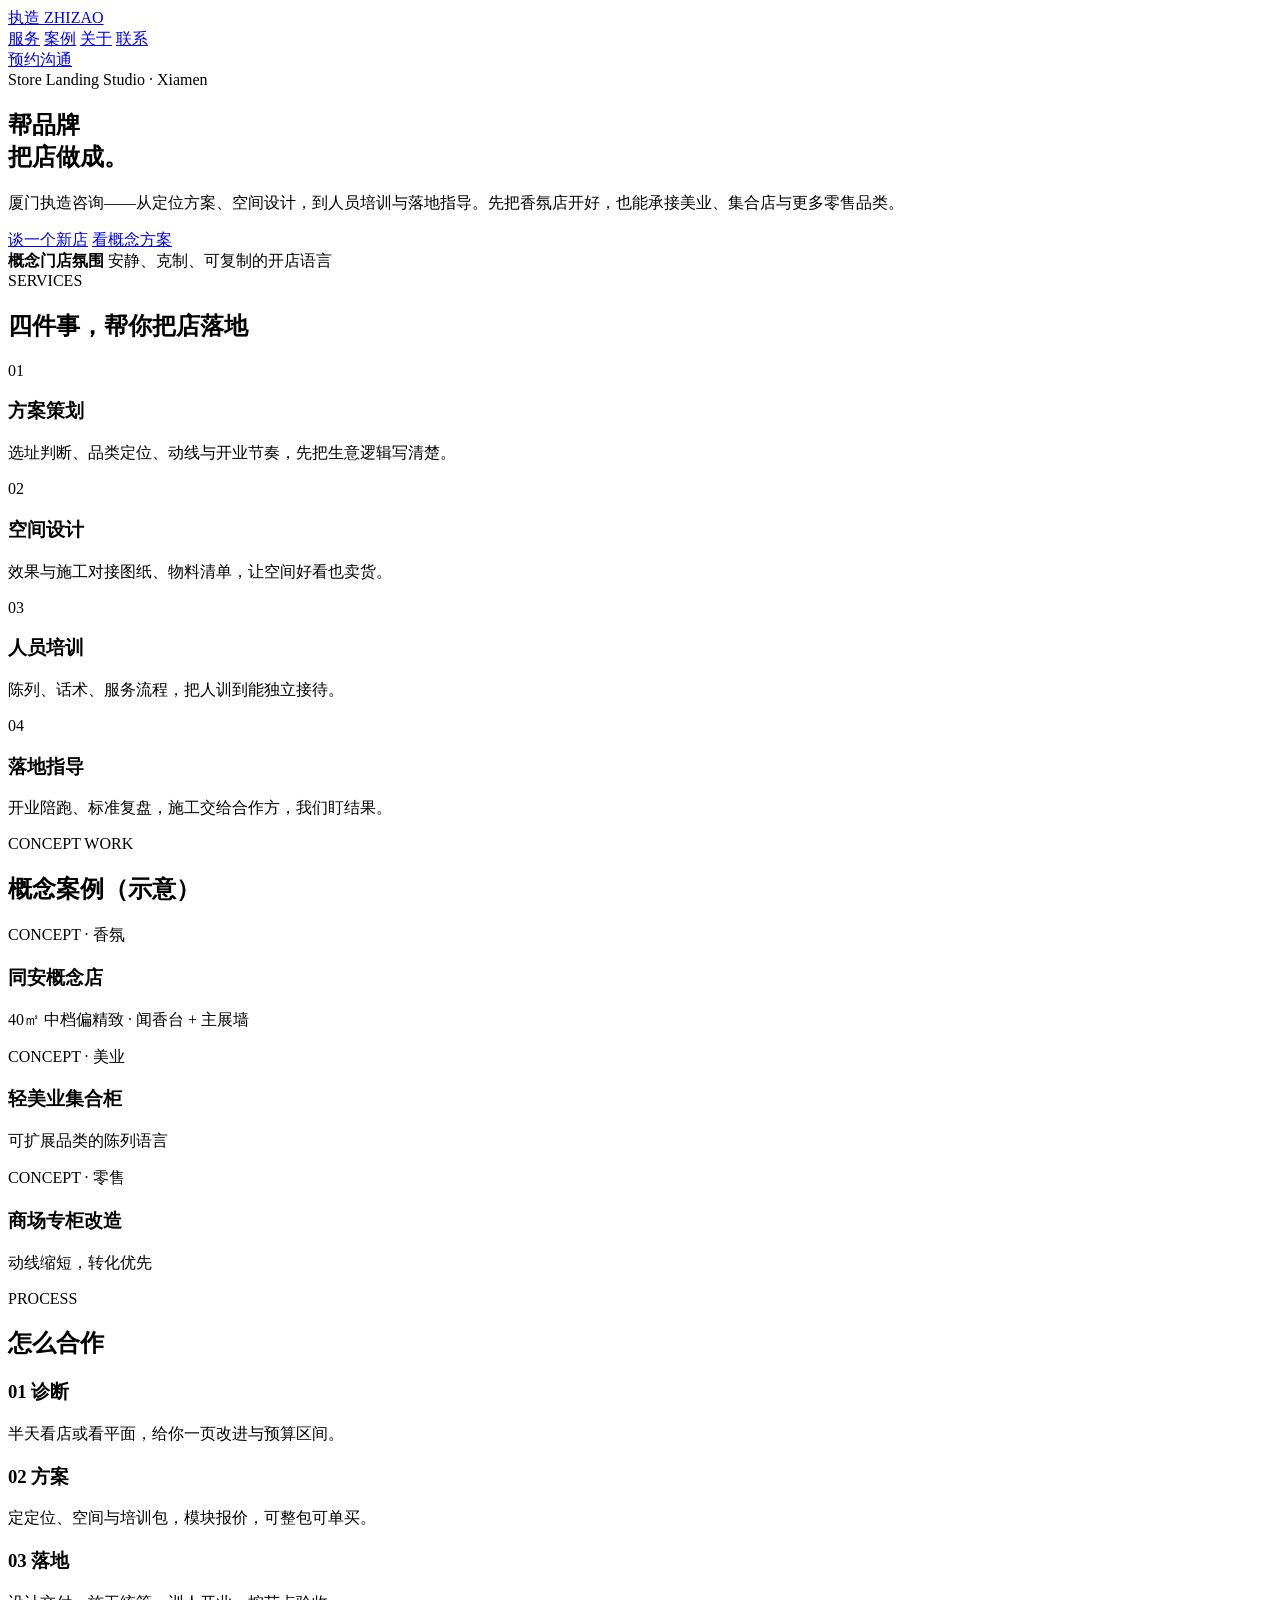
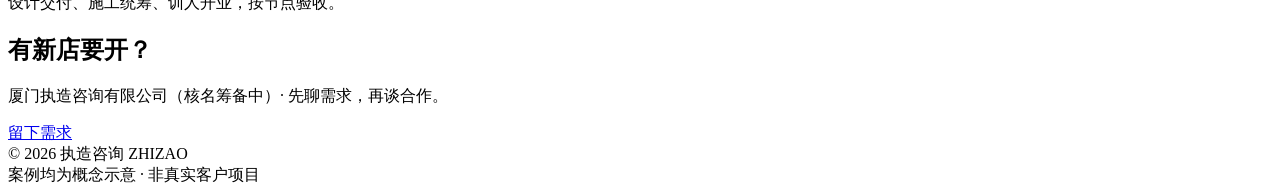
==== index.html @ 9b42f870 "feat: add homepage" ====
<!DOCTYPE html>
<html lang="zh-CN">
<head>
  <meta charset="UTF-8" />
  <meta name="viewport" content="width=device-width, initial-scale=1" />
  <title>执造咨询 · 把门店做成</title>
  <meta name="description" content="厦门执造咨询：门店落地服务——方案策划、空间设计、人员培训、落地指导。面向香氛、美业、集合店等零售品类。" />
  <link rel="stylesheet" href="/css/site.css" />
</head>
<body>
  <div class="wrap">
    <header>
      <a class="logo" href="/">执造 <span>ZHIZAO</span></a>
      <nav>
        <a href="/#services">服务</a>
        <a href="/#cases">案例</a>
        <a href="/about/">关于</a>
        <a href="/contact/">联系</a>
      </nav>
      <a class="btn" href="/contact/">预约沟通</a>
    </header>

    <section class="hero">
      <div>
        <div class="eyebrow">Store Landing Studio · Xiamen</div>
        <h1>帮品牌<br />把店做成。</h1>
        <p class="lead">厦门执造咨询——从定位方案、空间设计，到人员培训与落地指导。先把香氛店开好，也能承接美业、集合店与更多零售品类。</p>
        <div class="hero-actions">
          <a class="btn" href="/contact/">谈一个新店</a>
          <a class="btn ghost" href="#cases">看概念方案</a>
        </div>
      </div>
      <div class="hero-visual">
        <div class="cap">
          <strong>概念门店氛围</strong>
          安静、克制、可复制的开店语言
        </div>
      </div>
    </section>

    <section id="services">
      <div class="section-title">SERVICES</div>
      <h2>四件事，帮你把店落地</h2>
      <div class="services">
        <article class="card">
          <div class="num">01</div>
          <h3>方案策划</h3>
          <p>选址判断、品类定位、动线与开业节奏，先把生意逻辑写清楚。</p>
        </article>
        <article class="card">
          <div class="num">02</div>
          <h3>空间设计</h3>
          <p>效果与施工对接图纸、物料清单，让空间好看也卖货。</p>
        </article>
        <article class="card">
          <div class="num">03</div>
          <h3>人员培训</h3>
          <p>陈列、话术、服务流程，把人训到能独立接待。</p>
        </article>
        <article class="card">
          <div class="num">04</div>
          <h3>落地指导</h3>
          <p>开业陪跑、标准复盘，施工交给合作方，我们盯结果。</p>
        </article>
      </div>
    </section>

    <section id="cases">
      <div class="section-title">CONCEPT WORK</div>
      <h2>概念案例（示意）</h2>
      <div class="cases">
        <article class="case tall" style="--case-bg: linear-gradient(160deg,#b7a08a,#6f5744);">
          <div class="bg"></div>
          <div class="meta">
            <div class="tag">CONCEPT · 香氛</div>
            <h3>同安概念店</h3>
            <p>40㎡ 中档偏精致 · 闻香台 + 主展墙</p>
          </div>
        </article>
        <article class="case" style="--case-bg: linear-gradient(160deg,#cfc3b4,#8a7b6c);">
          <div class="bg"></div>
          <div class="meta">
            <div class="tag">CONCEPT · 美业</div>
            <h3>轻美业集合柜</h3>
            <p>可扩展品类的陈列语言</p>
          </div>
        </article>
        <article class="case" style="--case-bg: linear-gradient(160deg,#d9cfc3,#7d6a58);">
          <div class="bg"></div>
          <div class="meta">
            <div class="tag">CONCEPT · 零售</div>
            <h3>商场专柜改造</h3>
            <p>动线缩短，转化优先</p>
          </div>
        </article>
      </div>
    </section>

    <section id="process">
      <div class="section-title">PROCESS</div>
      <h2>怎么合作</h2>
      <div class="process">
        <div class="step">
          <h3>01 诊断</h3>
          <p>半天看店或看平面，给你一页改进与预算区间。</p>
        </div>
        <div class="step">
          <h3>02 方案</h3>
          <p>定定位、空间与培训包，模块报价，可整包可单买。</p>
        </div>
        <div class="step">
          <h3>03 落地</h3>
          <p>设计交付、施工统筹、训人开业，按节点验收。</p>
        </div>
      </div>
    </section>

    <section id="contact">
      <div class="cta">
        <div>
          <h2>有新店要开？</h2>
          <p>厦门执造咨询有限公司（核名筹备中）· 先聊需求，再谈合作。</p>
        </div>
        <a class="btn" href="/contact/">留下需求</a>
      </div>
    </section>

    <footer>
      <div>© 2026 执造咨询 ZHIZAO</div>
      <div>案例均为概念示意 · 非真实客户项目</div>
    </footer>
  </div>
</body>
</html>
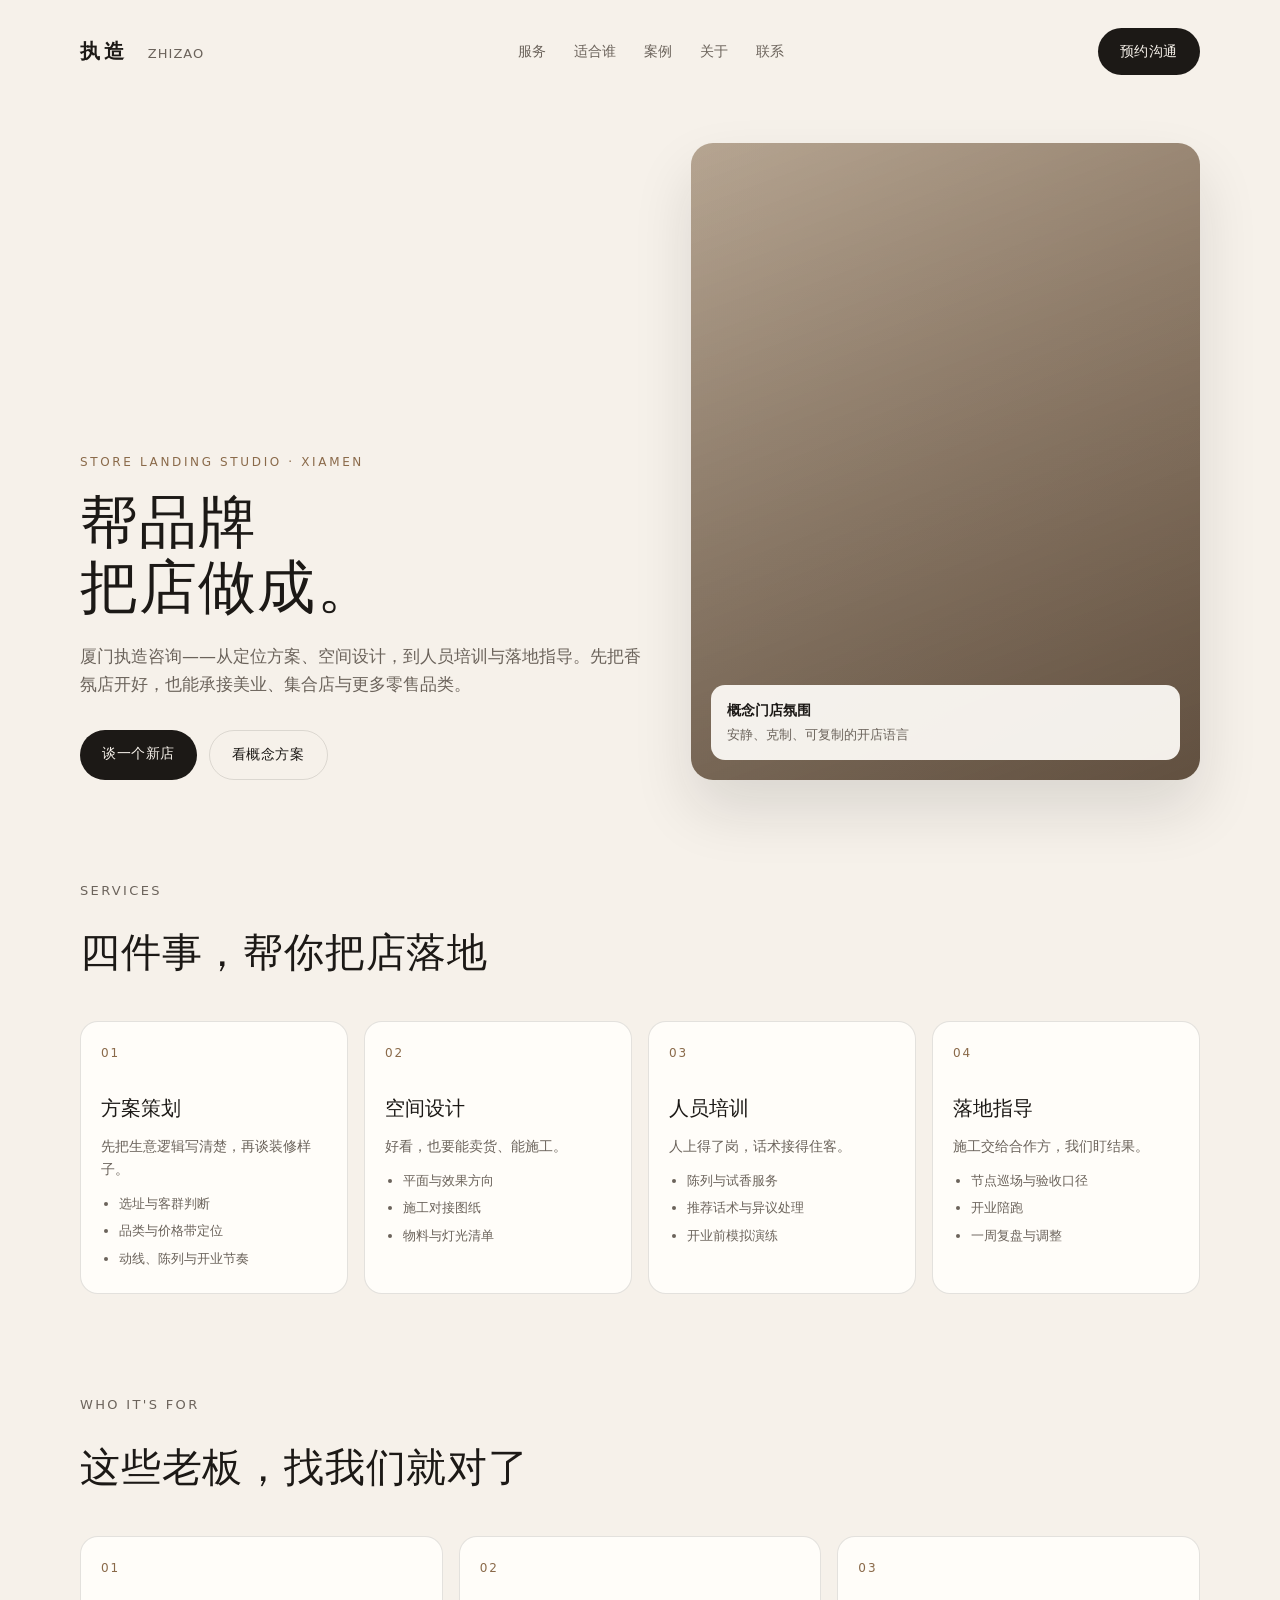
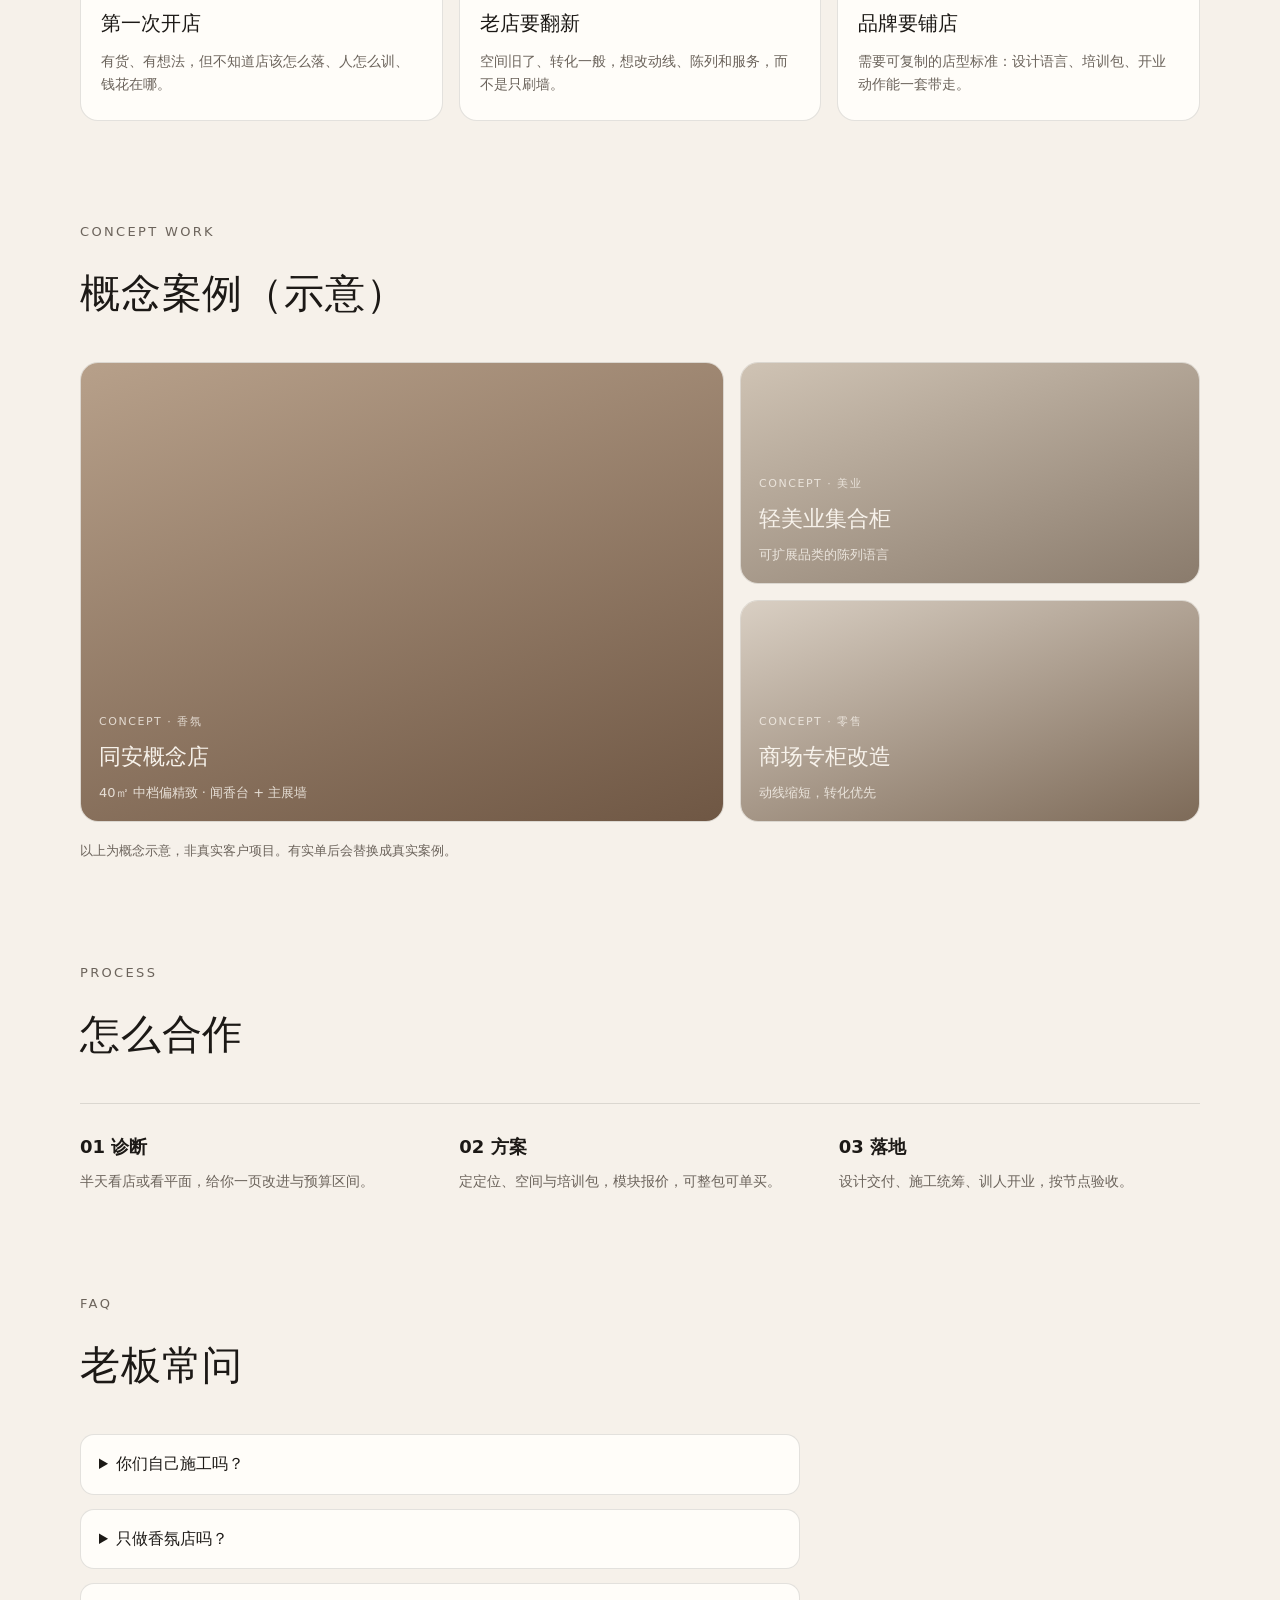
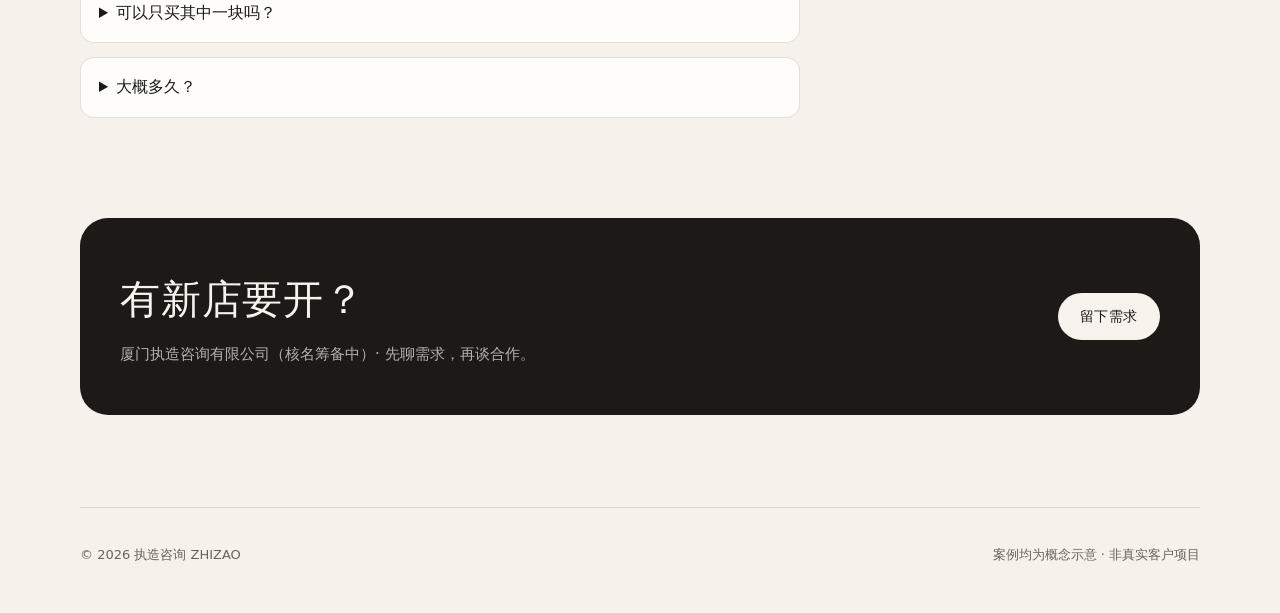
==== commit 4a002186: "Deploy enriched zhizao website (FAQ, audience, services detail)" ====
--- a/index.html
+++ b/index.html
@@ -13,6 +13,7 @@
       <a class="logo" href="/">执造 <span>ZHIZAO</span></a>
       <nav>
         <a href="/#services">服务</a>
+        <a href="/#audience">适合谁</a>
         <a href="/#cases">案例</a>
         <a href="/about/">关于</a>
         <a href="/contact/">联系</a>
@@ -42,25 +43,67 @@
       <div class="section-title">SERVICES</div>
       <h2>四件事，帮你把店落地</h2>
       <div class="services">
+        <article class="card detail">
+          <div class="num">01</div>
+          <h3>方案策划</h3>
+          <p>先把生意逻辑写清楚，再谈装修样子。</p>
+          <ul>
+            <li>选址与客群判断</li>
+            <li>品类与价格带定位</li>
+            <li>动线、陈列与开业节奏</li>
+          </ul>
+        </article>
+        <article class="card detail">
+          <div class="num">02</div>
+          <h3>空间设计</h3>
+          <p>好看，也要能卖货、能施工。</p>
+          <ul>
+            <li>平面与效果方向</li>
+            <li>施工对接图纸</li>
+            <li>物料与灯光清单</li>
+          </ul>
+        </article>
+        <article class="card detail">
+          <div class="num">03</div>
+          <h3>人员培训</h3>
+          <p>人上得了岗，话术接得住客。</p>
+          <ul>
+            <li>陈列与试香服务</li>
+            <li>推荐话术与异议处理</li>
+            <li>开业前模拟演练</li>
+          </ul>
+        </article>
+        <article class="card detail">
+          <div class="num">04</div>
+          <h3>落地指导</h3>
+          <p>施工交给合作方，我们盯结果。</p>
+          <ul>
+            <li>节点巡场与验收口径</li>
+            <li>开业陪跑</li>
+            <li>一周复盘与调整</li>
+          </ul>
+        </article>
+      </div>
+    </section>
+
+    <section id="audience">
+      <div class="section-title">WHO IT'S FOR</div>
+      <h2>这些老板，找我们就对了</h2>
+      <div class="audience">
         <article class="card">
           <div class="num">01</div>
-          <h3>方案策划</h3>
-          <p>选址判断、品类定位、动线与开业节奏，先把生意逻辑写清楚。</p>
+          <h3>第一次开店</h3>
+          <p>有货、有想法，但不知道店该怎么落、人怎么训、钱花在哪。</p>
         </article>
         <article class="card">
           <div class="num">02</div>
-          <h3>空间设计</h3>
-          <p>效果与施工对接图纸、物料清单，让空间好看也卖货。</p>
+          <h3>老店要翻新</h3>
+          <p>空间旧了、转化一般，想改动线、陈列和服务，而不是只刷墙。</p>
         </article>
         <article class="card">
           <div class="num">03</div>
-          <h3>人员培训</h3>
-          <p>陈列、话术、服务流程，把人训到能独立接待。</p>
-        </article>
-        <article class="card">
-          <div class="num">04</div>
-          <h3>落地指导</h3>
-          <p>开业陪跑、标准复盘，施工交给合作方，我们盯结果。</p>
+          <h3>品牌要铺店</h3>
+          <p>需要可复制的店型标准：设计语言、培训包、开业动作能一套带走。</p>
         </article>
       </div>
     </section>
@@ -94,6 +137,7 @@
           </div>
         </article>
       </div>
+      <p class="note" style="margin-top:18px;">以上为概念示意，非真实客户项目。有实单后会替换成真实案例。</p>
     </section>
 
     <section id="process">
@@ -115,6 +159,29 @@
       </div>
     </section>
 
+    <section id="faq">
+      <div class="section-title">FAQ</div>
+      <h2>老板常问</h2>
+      <div class="faq">
+        <details>
+          <summary>你们自己施工吗？</summary>
+          <p>不自己承包施工。设计、标准、验收我们盯；施工交给有资质的合作方，责任边界写进合同。</p>
+        </details>
+        <details>
+          <summary>只做香氛店吗？</summary>
+          <p>起步会先把香氛吃透，但服务模型不锁死品类。美业、集合店、其他零售，只要是把门店做成，都能谈。</p>
+        </details>
+        <details>
+          <summary>可以只买其中一块吗？</summary>
+          <p>可以。策划、设计、培训、落地指导都能单模块合作；整包会更顺，也更好控结果。</p>
+        </details>
+        <details>
+          <summary>大概多久？</summary>
+          <p>看面积和配合度。常见节奏：诊断 3–5 天，方案 1–2 周，培训与开业陪跑另约。具体以报价为准。</p>
+        </details>
+      </div>
+    </section>
+
     <section id="contact">
       <div class="cta">
         <div>
--- a/css/site.css
+++ b/css/site.css
@@ -0,0 +1,150 @@
+:root {
+  --bg: #f6f1ea;
+  --ink: #1c1916;
+  --muted: #6b635b;
+  --line: rgba(28, 25, 22, 0.12);
+  --card: #fffdf9;
+  --accent: #8a6a4a;
+}
+* { box-sizing: border-box; margin: 0; padding: 0; }
+body {
+  font-family: "PingFang SC", "Hiragino Sans GB", "Microsoft YaHei", system-ui, sans-serif;
+  background: var(--bg);
+  color: var(--ink);
+  line-height: 1.65;
+}
+a { color: inherit; text-decoration: none; }
+.wrap { width: min(1120px, calc(100% - 40px)); margin: 0 auto; }
+header {
+  display: flex; justify-content: space-between; align-items: center;
+  padding: 28px 0;
+}
+.logo { font-size: 20px; letter-spacing: 0.18em; font-weight: 600; }
+.logo span { color: var(--muted); font-weight: 400; letter-spacing: 0.08em; font-size: 13px; margin-left: 10px; }
+nav { display: flex; gap: 28px; font-size: 14px; color: var(--muted); }
+nav a:hover { color: var(--ink); }
+.btn {
+  display: inline-block; background: var(--ink); color: #f7f2eb;
+  padding: 12px 22px; border-radius: 999px; font-size: 14px; letter-spacing: 0.04em;
+  border: none; cursor: pointer;
+}
+.btn.ghost { background: transparent; color: var(--ink); border: 1px solid var(--line); }
+.hero {
+  display: grid; grid-template-columns: 1.05fr 0.95fr; gap: 48px;
+  align-items: end; padding: 40px 0 72px;
+}
+.eyebrow {
+  font-size: 12px; letter-spacing: 0.22em; text-transform: uppercase;
+  color: var(--accent); margin-bottom: 18px;
+}
+h1 {
+  font-size: clamp(36px, 5vw, 58px); line-height: 1.12; font-weight: 560;
+  letter-spacing: 0.02em; margin-bottom: 22px;
+}
+.lead { font-size: 17px; color: var(--muted); max-width: 34em; margin-bottom: 32px; }
+.hero-actions { display: flex; gap: 12px; flex-wrap: wrap; }
+.hero-visual {
+  border-radius: 22px; overflow: hidden; aspect-ratio: 4 / 5;
+  background:
+    linear-gradient(160deg, rgba(28,25,22,0.18), rgba(28,25,22,0.45)),
+    linear-gradient(145deg, #d8c4ad, #9a7d62);
+  box-shadow: 0 30px 60px rgba(28, 25, 22, 0.12);
+  position: relative;
+}
+.hero-visual .cap {
+  position: absolute; left: 20px; right: 20px; bottom: 20px;
+  background: rgba(255,253,249,0.92); border-radius: 14px;
+  padding: 14px 16px; font-size: 13px; color: var(--muted);
+}
+.hero-visual .cap strong { display: block; color: var(--ink); font-size: 14px; margin-bottom: 2px; }
+section { padding: 28px 0 72px; }
+.section-title { font-size: 13px; letter-spacing: 0.18em; color: var(--muted); margin-bottom: 18px; }
+h2 {
+  font-size: clamp(28px, 3.4vw, 40px); font-weight: 560; letter-spacing: 0.02em;
+  margin-bottom: 36px; max-width: 16em;
+}
+.services { display: grid; grid-template-columns: repeat(4, 1fr); gap: 16px; }
+.card {
+  background: var(--card); border: 1px solid var(--line); border-radius: 18px;
+  padding: 22px 20px 24px; min-height: 180px;
+}
+.card.detail { min-height: 0; }
+.num { font-size: 12px; color: var(--accent); letter-spacing: 0.16em; margin-bottom: 28px; }
+.card h3 { font-size: 20px; font-weight: 560; margin-bottom: 10px; }
+.card p { font-size: 14px; color: var(--muted); }
+.card ul { margin-top: 12px; padding-left: 18px; color: var(--muted); font-size: 13px; }
+.card li + li { margin-top: 6px; }
+.audience {
+  display: grid; grid-template-columns: repeat(3, 1fr); gap: 16px;
+}
+.cases {
+  display: grid; grid-template-columns: 1.4fr 1fr; grid-template-rows: 1fr 1fr; gap: 16px;
+}
+.case {
+  border-radius: 18px; overflow: hidden; min-height: 220px; position: relative;
+  border: 1px solid var(--line);
+}
+.case.tall { grid-row: span 2; min-height: 460px; }
+.case .bg { position: absolute; inset: 0; background: var(--case-bg); }
+.case .meta { position: absolute; left: 18px; right: 18px; bottom: 18px; color: #f7f2eb; }
+.case .tag { font-size: 11px; letter-spacing: 0.14em; opacity: 0.8; margin-bottom: 8px; }
+.case h3 { font-size: 22px; font-weight: 560; margin-bottom: 6px; }
+.case p { font-size: 13px; opacity: 0.85; }
+.process {
+  display: grid; grid-template-columns: repeat(3, 1fr); gap: 18px;
+  border-top: 1px solid var(--line); padding-top: 28px;
+}
+.step h3 { font-size: 18px; margin-bottom: 8px; }
+.step p { font-size: 14px; color: var(--muted); }
+.faq { display: grid; gap: 14px; max-width: 720px; }
+.faq details {
+  background: var(--card); border: 1px solid var(--line); border-radius: 14px;
+  padding: 16px 18px;
+}
+.faq summary { cursor: pointer; font-weight: 560; }
+.faq p { margin-top: 10px; color: var(--muted); font-size: 14px; }
+.cta {
+  background: var(--ink); color: #f7f2eb; border-radius: 28px; padding: 48px 40px;
+  display: flex; justify-content: space-between; align-items: center; gap: 24px;
+}
+.cta h2 { color: #f7f2eb; margin: 0; max-width: none; }
+.cta p { color: rgba(247,242,235,0.7); margin-top: 10px; font-size: 15px; }
+.cta .btn { background: #f7f2eb; color: var(--ink); }
+.page-hero { padding: 48px 0 24px; }
+.page-hero h1 { margin-bottom: 14px; }
+.prose { max-width: 42em; color: var(--muted); font-size: 16px; }
+.prose p + p { margin-top: 14px; }
+.prose strong { color: var(--ink); font-weight: 560; }
+.prose h2 { font-size: 22px; margin: 32px 0 12px; max-width: none; color: var(--ink); }
+.form {
+  margin-top: 28px; display: grid; gap: 14px; max-width: 520px;
+}
+.form label { font-size: 13px; color: var(--muted); display: grid; gap: 6px; }
+.form input, .form textarea, .form select {
+  width: 100%; padding: 12px 14px; border-radius: 12px;
+  border: 1px solid var(--line); background: var(--card); color: var(--ink);
+  font: inherit;
+}
+.form textarea { min-height: 120px; resize: vertical; }
+.note { font-size: 13px; color: var(--muted); margin-top: 10px; }
+.contact-grid {
+  display: grid; grid-template-columns: 1fr 1fr; gap: 28px; margin-top: 28px; align-items: start;
+}
+.contact-card {
+  background: var(--card); border: 1px solid var(--line); border-radius: 18px; padding: 22px;
+}
+.contact-card h3 { margin-bottom: 8px; }
+.contact-card p { color: var(--muted); font-size: 14px; }
+footer {
+  padding: 36px 0 48px; display: flex; justify-content: space-between; gap: 16px;
+  color: var(--muted); font-size: 13px; border-top: 1px solid var(--line); margin-top: 20px;
+}
+@media (max-width: 900px) {
+  nav { display: none; }
+  .hero, .services, .process, .audience, .contact-grid { grid-template-columns: 1fr; }
+  .cases { grid-template-columns: 1fr; }
+  .case.tall { grid-row: auto; min-height: 300px; }
+  .hero-visual { aspect-ratio: 16 / 11; }
+  .cta { flex-direction: column; align-items: flex-start; padding: 32px 24px; }
+  footer { flex-direction: column; }
+}
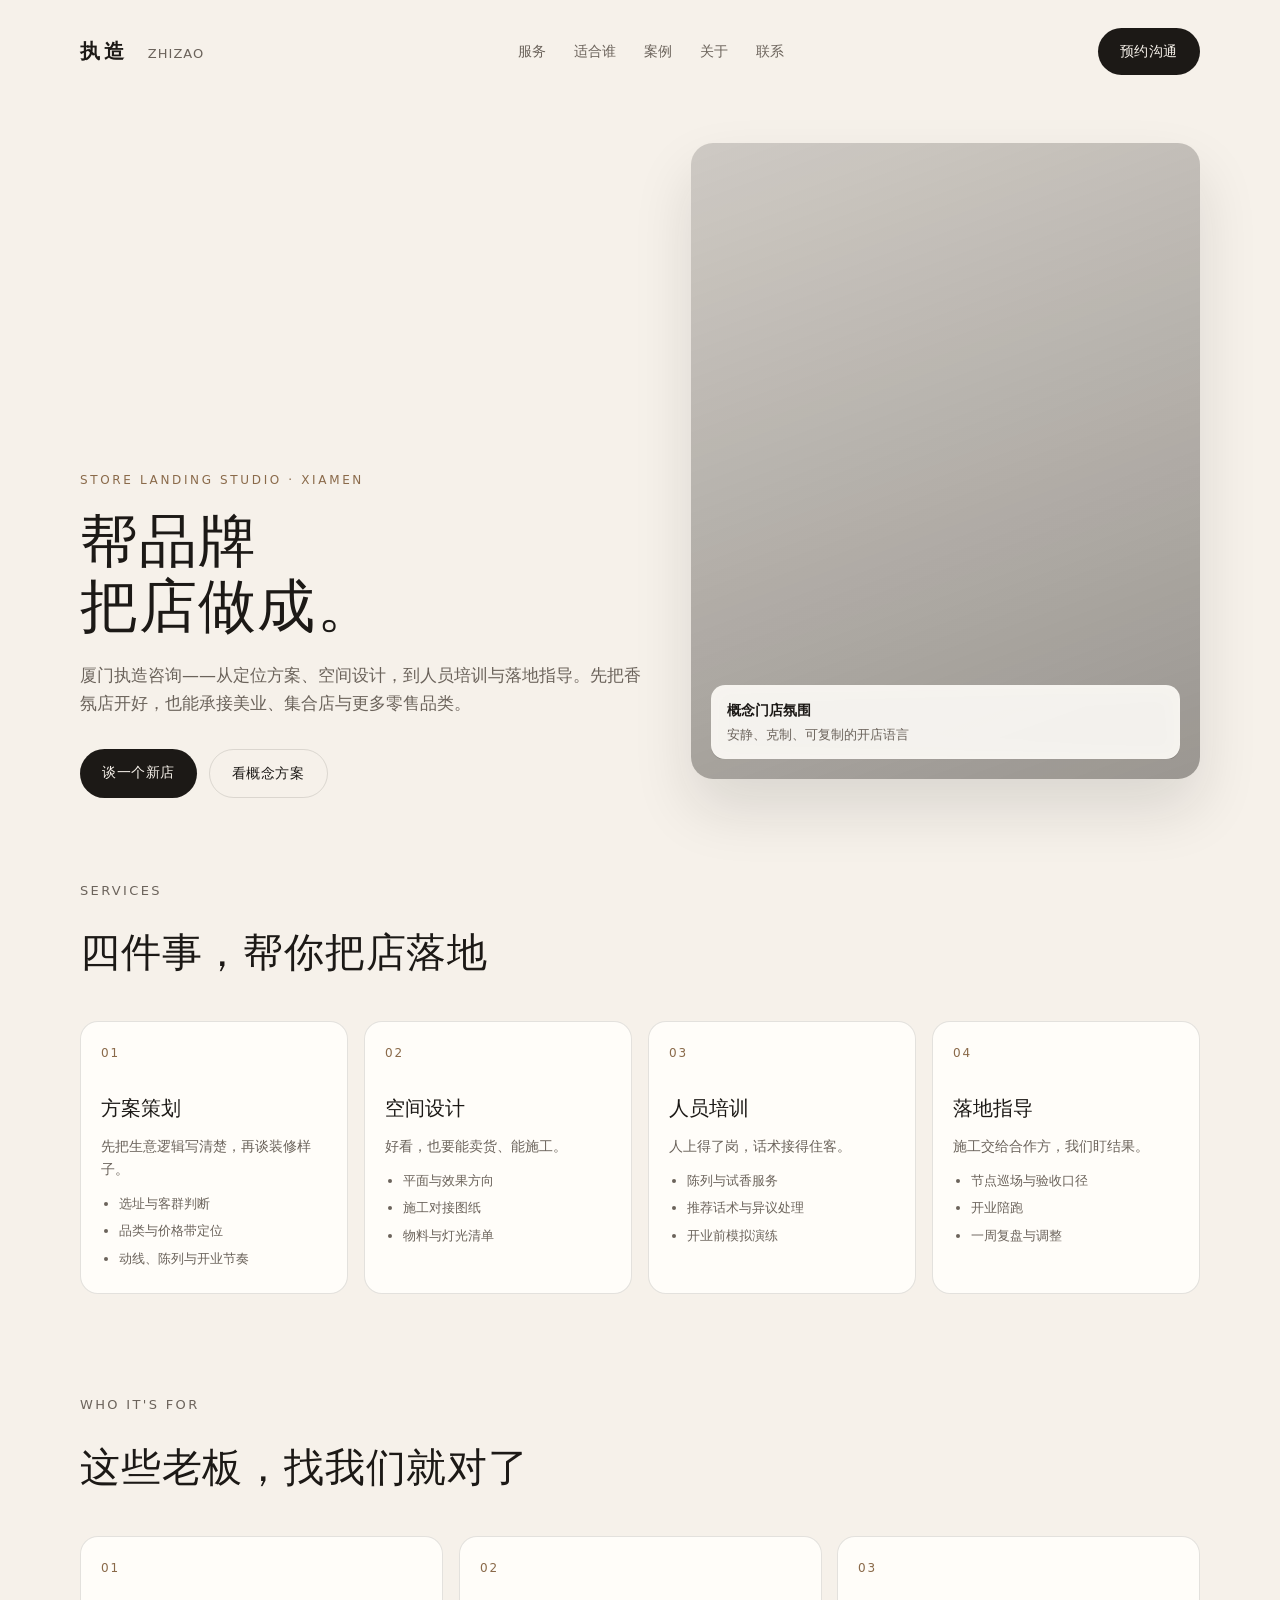
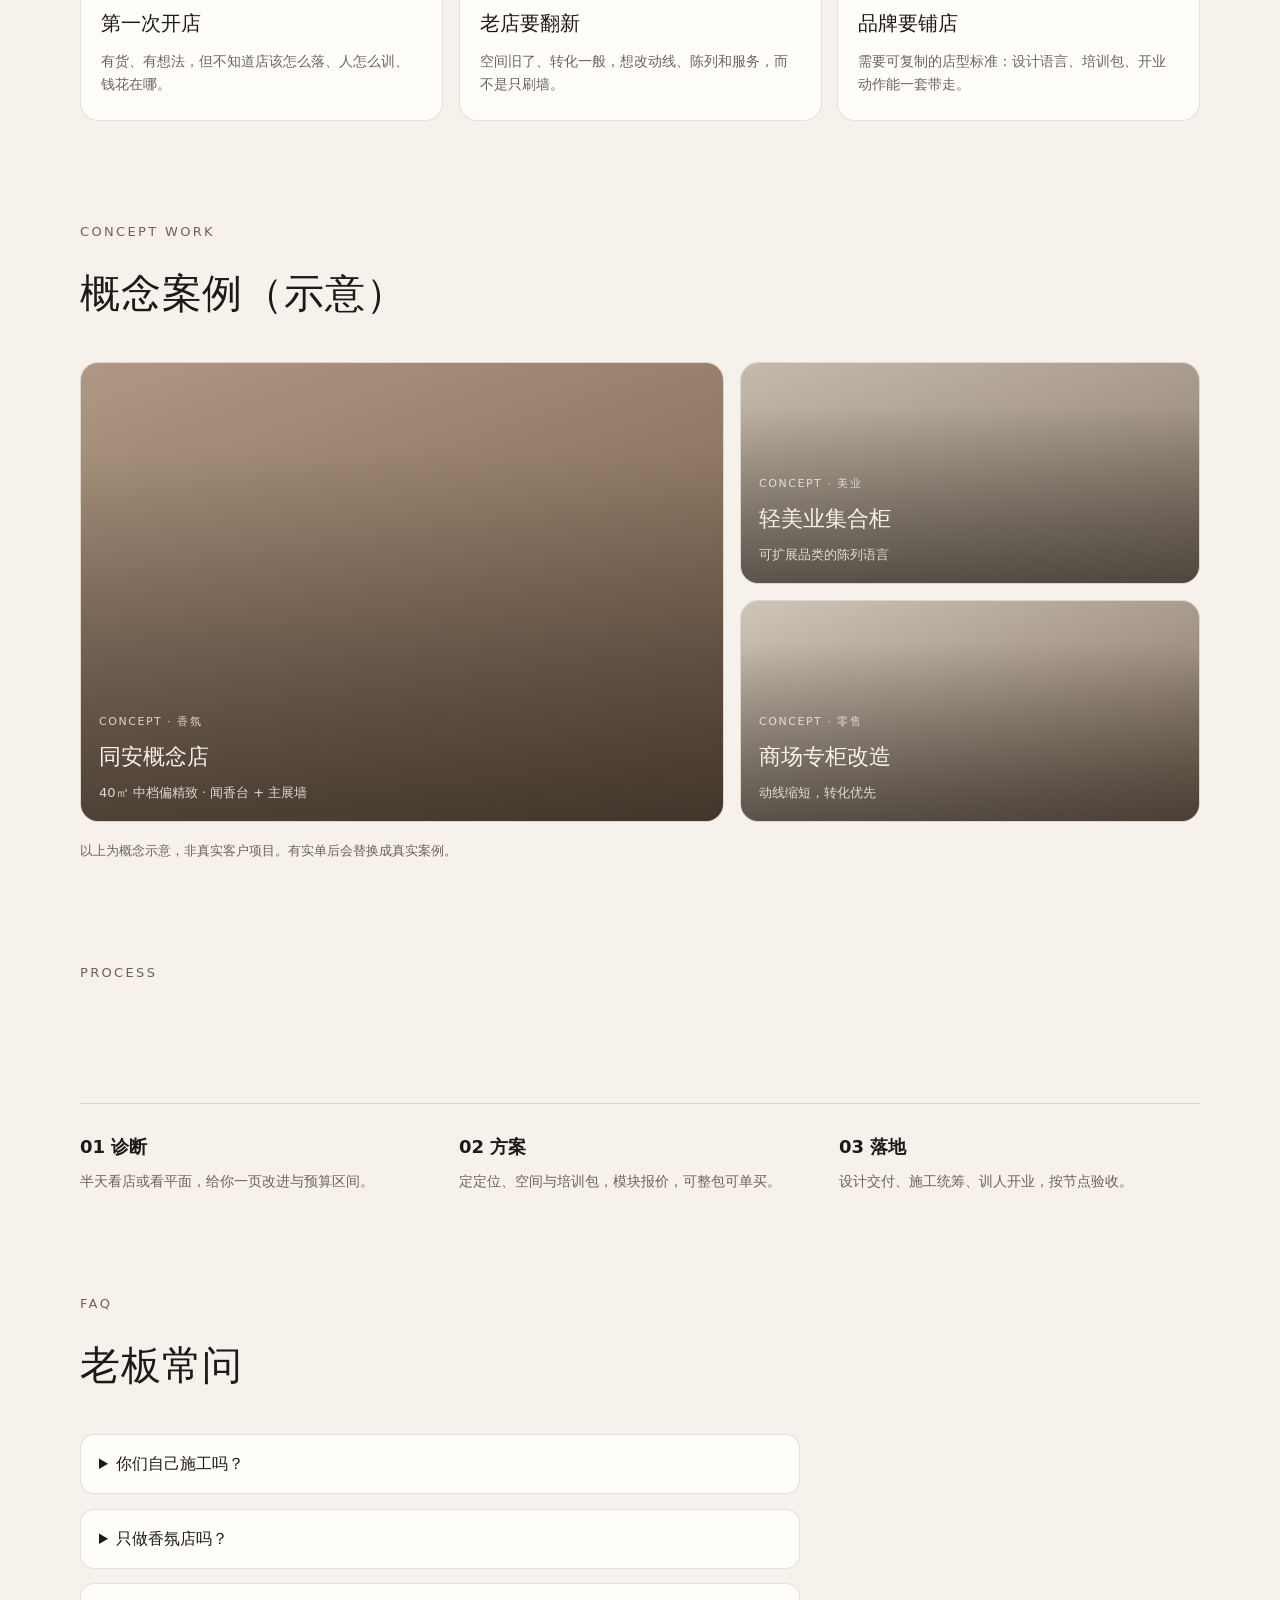
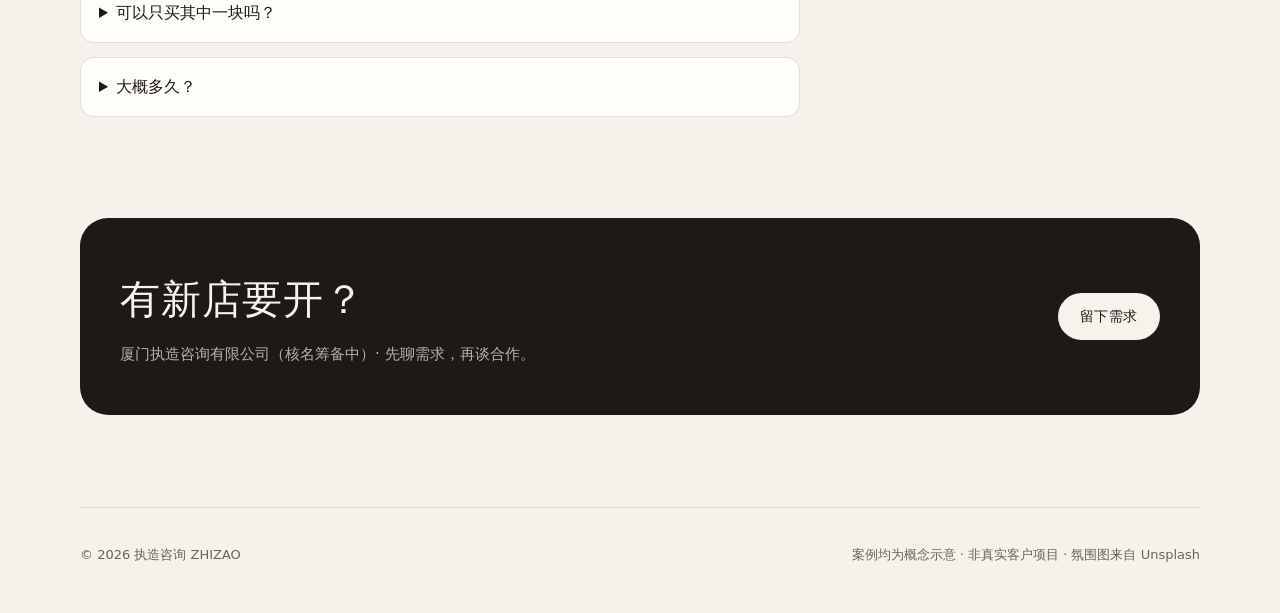
==== commit 0478defb: "feat: Unsplash ambiance images and Apple-style scroll motion (html/css)" ====
--- a/index.html
+++ b/index.html
@@ -22,7 +22,7 @@
     </header>
 
     <section class="hero">
-      <div>
+      <div class="hero-copy reveal">
         <div class="eyebrow">Store Landing Studio · Xiamen</div>
         <h1>帮品牌<br />把店做成。</h1>
         <p class="lead">厦门执造咨询——从定位方案、空间设计，到人员培训与落地指导。先把香氛店开好，也能承接美业、集合店与更多零售品类。</p>
@@ -31,7 +31,7 @@
           <a class="btn ghost" href="#cases">看概念方案</a>
         </div>
       </div>
-      <div class="hero-visual">
+      <div class="hero-visual reveal d2">
         <div class="cap">
           <strong>概念门店氛围</strong>
           安静、克制、可复制的开店语言
@@ -40,10 +40,10 @@
     </section>
 
     <section id="services">
-      <div class="section-title">SERVICES</div>
-      <h2>四件事，帮你把店落地</h2>
+      <div class="section-title reveal">SERVICES</div>
+      <h2 class="reveal d1">四件事，帮你把店落地</h2>
       <div class="services">
-        <article class="card detail">
+        <article class="card detail reveal d1">
           <div class="num">01</div>
           <h3>方案策划</h3>
           <p>先把生意逻辑写清楚，再谈装修样子。</p>
@@ -53,7 +53,7 @@
             <li>动线、陈列与开业节奏</li>
           </ul>
         </article>
-        <article class="card detail">
+        <article class="card detail reveal d2">
           <div class="num">02</div>
           <h3>空间设计</h3>
           <p>好看，也要能卖货、能施工。</p>
@@ -63,7 +63,7 @@
             <li>物料与灯光清单</li>
           </ul>
         </article>
-        <article class="card detail">
+        <article class="card detail reveal d3">
           <div class="num">03</div>
           <h3>人员培训</h3>
           <p>人上得了岗，话术接得住客。</p>
@@ -73,7 +73,7 @@
             <li>开业前模拟演练</li>
           </ul>
         </article>
-        <article class="card detail">
+        <article class="card detail reveal d4">
           <div class="num">04</div>
           <h3>落地指导</h3>
           <p>施工交给合作方，我们盯结果。</p>
@@ -87,20 +87,20 @@
     </section>
 
     <section id="audience">
-      <div class="section-title">WHO IT'S FOR</div>
-      <h2>这些老板，找我们就对了</h2>
+      <div class="section-title reveal">WHO IT'S FOR</div>
+      <h2 class="reveal d1">这些老板，找我们就对了</h2>
       <div class="audience">
-        <article class="card">
+        <article class="card reveal d1">
           <div class="num">01</div>
           <h3>第一次开店</h3>
           <p>有货、有想法，但不知道店该怎么落、人怎么训、钱花在哪。</p>
         </article>
-        <article class="card">
+        <article class="card reveal d2">
           <div class="num">02</div>
           <h3>老店要翻新</h3>
           <p>空间旧了、转化一般，想改动线、陈列和服务，而不是只刷墙。</p>
         </article>
-        <article class="card">
+        <article class="card reveal d3">
           <div class="num">03</div>
           <h3>品牌要铺店</h3>
           <p>需要可复制的店型标准：设计语言、培训包、开业动作能一套带走。</p>
@@ -109,10 +109,10 @@
     </section>
 
     <section id="cases">
-      <div class="section-title">CONCEPT WORK</div>
-      <h2>概念案例（示意）</h2>
+      <div class="section-title reveal">CONCEPT WORK</div>
+      <h2 class="reveal d1">概念案例（示意）</h2>
       <div class="cases">
-        <article class="case tall" style="--case-bg: linear-gradient(160deg,#b7a08a,#6f5744);">
+        <article class="case tall reveal d1" style="--case-bg: linear-gradient(160deg,#b7a08a,#6f5744); --case-img: url('https://images.unsplash.com/photo-1541643600914-78b084683601?w=1000&q=80&auto=format&fit=crop');">
           <div class="bg"></div>
           <div class="meta">
             <div class="tag">CONCEPT · 香氛</div>
@@ -120,7 +120,7 @@
             <p>40㎡ 中档偏精致 · 闻香台 + 主展墙</p>
           </div>
         </article>
-        <article class="case" style="--case-bg: linear-gradient(160deg,#cfc3b4,#8a7b6c);">
+        <article class="case reveal d2" style="--case-bg: linear-gradient(160deg,#cfc3b4,#8a7b6c); --case-img: url('https://images.unsplash.com/photo-1522335789203-aabd1fc54bc9?w=1000&q=80&auto=format&fit=crop');">
           <div class="bg"></div>
           <div class="meta">
             <div class="tag">CONCEPT · 美业</div>
@@ -128,7 +128,7 @@
             <p>可扩展品类的陈列语言</p>
           </div>
         </article>
-        <article class="case" style="--case-bg: linear-gradient(160deg,#d9cfc3,#7d6a58);">
+        <article class="case reveal d3" style="--case-bg: linear-gradient(160deg,#d9cfc3,#7d6a58); --case-img: url('https://images.unsplash.com/photo-1441986300917-64674bd600d8?w=1000&q=80&auto=format&fit=crop');">
           <div class="bg"></div>
           <div class="meta">
             <div class="tag">CONCEPT · 零售</div>
@@ -137,22 +137,22 @@
           </div>
         </article>
       </div>
-      <p class="note" style="margin-top:18px;">以上为概念示意，非真实客户项目。有实单后会替换成真实案例。</p>
+      <p class="note reveal" style="margin-top:18px;">以上为概念示意，非真实客户项目。有实单后会替换成真实案例。</p>
     </section>
 
     <section id="process">
-      <div class="section-title">PROCESS</div>
-      <h2>怎么合作</h2>
+      <div class="section-title reveal">PROCESS</div>
+      <h2 class="reveal d1">怎么合作</h2>
       <div class="process">
-        <div class="step">
+        <div class="step reveal d1">
           <h3>01 诊断</h3>
           <p>半天看店或看平面，给你一页改进与预算区间。</p>
         </div>
-        <div class="step">
+        <div class="step reveal d2">
           <h3>02 方案</h3>
           <p>定定位、空间与培训包，模块报价，可整包可单买。</p>
         </div>
-        <div class="step">
+        <div class="step reveal d3">
           <h3>03 落地</h3>
           <p>设计交付、施工统筹、训人开业，按节点验收。</p>
         </div>
@@ -160,22 +160,22 @@
     </section>
 
     <section id="faq">
-      <div class="section-title">FAQ</div>
-      <h2>老板常问</h2>
+      <div class="section-title reveal">FAQ</div>
+      <h2 class="reveal d1">老板常问</h2>
       <div class="faq">
-        <details>
+        <details class="reveal d1">
           <summary>你们自己施工吗？</summary>
           <p>不自己承包施工。设计、标准、验收我们盯；施工交给有资质的合作方，责任边界写进合同。</p>
         </details>
-        <details>
+        <details class="reveal d2">
           <summary>只做香氛店吗？</summary>
           <p>起步会先把香氛吃透，但服务模型不锁死品类。美业、集合店、其他零售，只要是把门店做成，都能谈。</p>
         </details>
-        <details>
+        <details class="reveal d3">
           <summary>可以只买其中一块吗？</summary>
           <p>可以。策划、设计、培训、落地指导都能单模块合作；整包会更顺，也更好控结果。</p>
         </details>
-        <details>
+        <details class="reveal d4">
           <summary>大概多久？</summary>
           <p>看面积和配合度。常见节奏：诊断 3–5 天，方案 1–2 周，培训与开业陪跑另约。具体以报价为准。</p>
         </details>
@@ -183,7 +183,7 @@
     </section>
 
     <section id="contact">
-      <div class="cta">
+      <div class="cta reveal">
         <div>
           <h2>有新店要开？</h2>
           <p>厦门执造咨询有限公司（核名筹备中）· 先聊需求，再谈合作。</p>
@@ -194,8 +194,9 @@
 
     <footer>
       <div>© 2026 执造咨询 ZHIZAO</div>
-      <div>案例均为概念示意 · 非真实客户项目</div>
+      <div>案例均为概念示意 · 非真实客户项目 · 氛围图来自 Unsplash</div>
     </footer>
   </div>
+  <script src="/js/site.js" defer></script>
 </body>
 </html>
--- a/css/site.css
+++ b/css/site.css
@@ -5,6 +5,7 @@
   --line: rgba(28, 25, 22, 0.12);
   --card: #fffdf9;
   --accent: #8a6a4a;
+  --ease-apple: cubic-bezier(0.22, 1, 0.36, 1);
 }
 * { box-sizing: border-box; margin: 0; padding: 0; }
 body {
@@ -27,7 +28,9 @@
   display: inline-block; background: var(--ink); color: #f7f2eb;
   padding: 12px 22px; border-radius: 999px; font-size: 14px; letter-spacing: 0.04em;
   border: none; cursor: pointer;
+  transition: transform 0.45s var(--ease-apple), opacity 0.45s var(--ease-apple), background 0.3s ease;
 }
+.btn:hover { transform: scale(1.02); }
 .btn.ghost { background: transparent; color: var(--ink); border: 1px solid var(--line); }
 .hero {
   display: grid; grid-template-columns: 1.05fr 0.95fr; gap: 48px;
@@ -46,8 +49,8 @@
 .hero-visual {
   border-radius: 22px; overflow: hidden; aspect-ratio: 4 / 5;
   background:
-    linear-gradient(160deg, rgba(28,25,22,0.18), rgba(28,25,22,0.45)),
-    linear-gradient(145deg, #d8c4ad, #9a7d62);
+    linear-gradient(160deg, rgba(28,25,22,0.18), rgba(28,25,22,0.42)),
+    url("https://images.unsplash.com/photo-1594035910387-fea47794261f?w=1200&q=80&auto=format&fit=crop") center / cover no-repeat;
   box-shadow: 0 30px 60px rgba(28, 25, 22, 0.12);
   position: relative;
 }
@@ -55,6 +58,7 @@
   position: absolute; left: 20px; right: 20px; bottom: 20px;
   background: rgba(255,253,249,0.92); border-radius: 14px;
   padding: 14px 16px; font-size: 13px; color: var(--muted);
+  backdrop-filter: blur(10px);
 }
 .hero-visual .cap strong { display: block; color: var(--ink); font-size: 14px; margin-bottom: 2px; }
 section { padding: 28px 0 72px; }
@@ -67,7 +71,9 @@
 .card {
   background: var(--card); border: 1px solid var(--line); border-radius: 18px;
   padding: 22px 20px 24px; min-height: 180px;
+  transition: transform 0.6s var(--ease-apple), box-shadow 0.6s var(--ease-apple);
 }
+.card:hover { transform: translateY(-3px); box-shadow: 0 16px 40px rgba(28,25,22,0.06); }
 .card.detail { min-height: 0; }
 .num { font-size: 12px; color: var(--accent); letter-spacing: 0.16em; margin-bottom: 28px; }
 .card h3 { font-size: 20px; font-weight: 560; margin-bottom: 10px; }
@@ -85,7 +91,16 @@
   border: 1px solid var(--line);
 }
 .case.tall { grid-row: span 2; min-height: 460px; }
-.case .bg { position: absolute; inset: 0; background: var(--case-bg); }
+.case .bg {
+  position: absolute; inset: 0;
+  background:
+    linear-gradient(180deg, rgba(28,25,22,0.05) 20%, rgba(28,25,22,0.55) 100%),
+    var(--case-img) center / cover no-repeat,
+    var(--case-bg);
+  transform: scale(1.02);
+  transition: transform 1.2s var(--ease-apple);
+}
+.case:hover .bg { transform: scale(1.06); }
 .case .meta { position: absolute; left: 18px; right: 18px; bottom: 18px; color: #f7f2eb; }
 .case .tag { font-size: 11px; letter-spacing: 0.14em; opacity: 0.8; margin-bottom: 8px; }
 .case h3 { font-size: 22px; font-weight: 560; margin-bottom: 6px; }
@@ -139,6 +154,36 @@
   padding: 36px 0 48px; display: flex; justify-content: space-between; gap: 16px;
   color: var(--muted); font-size: 13px; border-top: 1px solid var(--line); margin-top: 20px;
 }
+
+/* Apple-like scroll reveal */
+.reveal {
+  opacity: 0;
+  transform: translateY(28px);
+  transition:
+    opacity 1.05s var(--ease-apple),
+    transform 1.05s var(--ease-apple);
+  will-change: opacity, transform;
+}
+.reveal.in {
+  opacity: 1;
+  transform: translate3d(0, 0, 0);
+}
+.reveal.d1 { transition-delay: 0.06s; }
+.reveal.d2 { transition-delay: 0.12s; }
+.reveal.d3 { transition-delay: 0.18s; }
+.reveal.d4 { transition-delay: 0.24s; }
+.hero-copy.reveal { transform: translateY(18px); }
+.hero-visual.reveal { transform: translateY(24px) scale(0.985); }
+.hero-visual.reveal.in { transform: none; }
+
+@media (prefers-reduced-motion: reduce) {
+  .reveal, .reveal.in, .card, .btn, .case .bg {
+    opacity: 1 !important;
+    transform: none !important;
+    transition: none !important;
+  }
+}
+
 @media (max-width: 900px) {
   nav { display: none; }
   .hero, .services, .process, .audience, .contact-grid { grid-template-columns: 1fr; }
